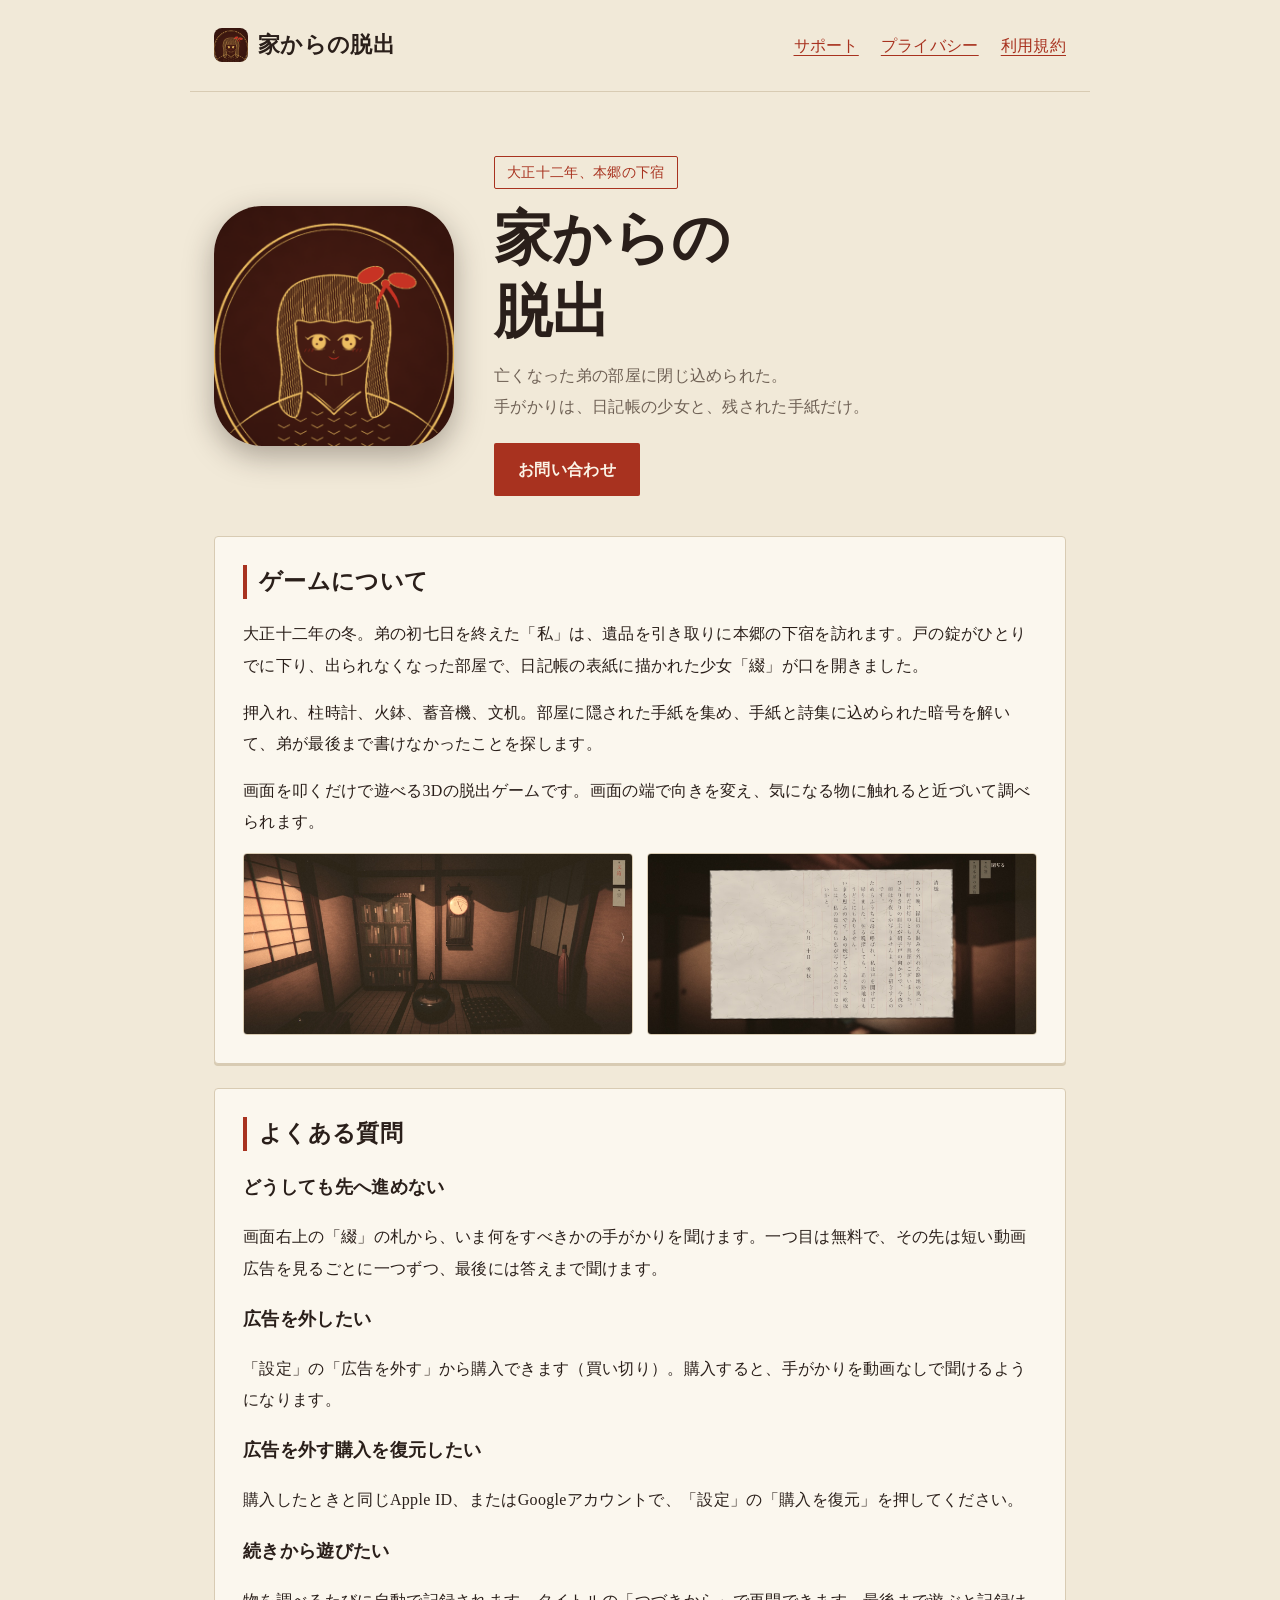
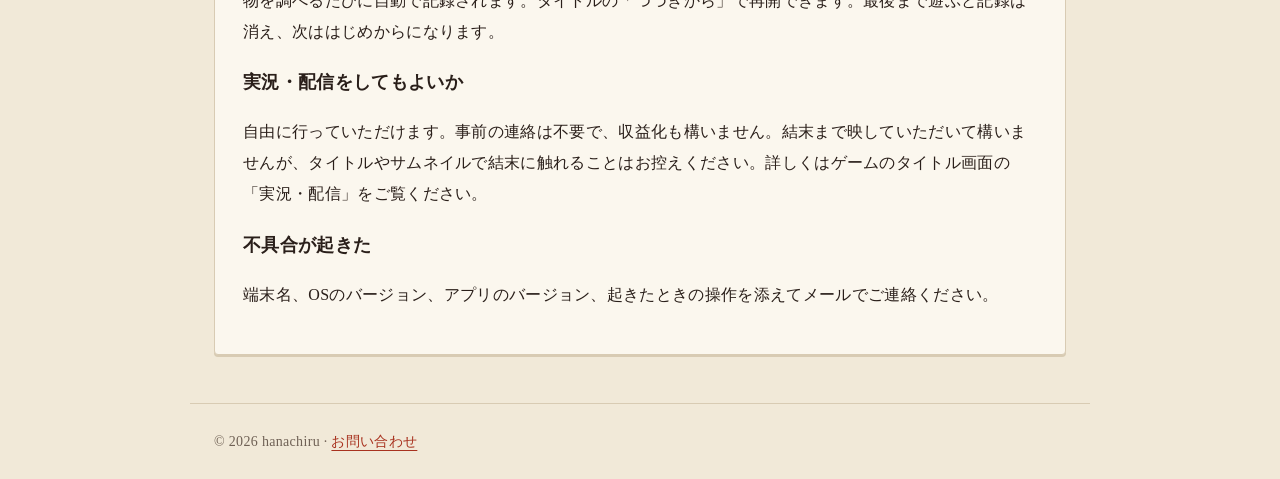
==== index.html @ b053cd4d "家からの脱出 サポートサイト(サポート・プライバシーポリシー・利用規約) Co-Authored-By: Claude Opus 5.5 <noreply@anthropic.com>" ====
<!doctype html>
<html lang="ja">
<head>
<meta charset="utf-8">
<meta name="viewport" content="width=device-width, initial-scale=1">
<title>サポート | 家からの脱出</title>
<meta name="description" content="大正十二年、本郷の下宿を舞台にした3D脱出ゲーム「家からの脱出」のサポートサイト">
<link rel="icon" href="assets/icon.png">
<link rel="stylesheet" href="style.css">
</head>
<body>
<header>
<a class="brand" href="index.html"><img src="assets/icon.png" alt="" width="34" height="34">家からの脱出</a>
<nav aria-label="サイトメニュー"><a href="index.html">サポート</a><a href="privacy.html">プライバシー</a><a href="terms.html">利用規約</a></nav>
</header>
<main>
<section class="hero">
<img src="assets/icon.png" alt="日記帳の表紙に箔押しされた少女「綴」" width="240" height="240">
<div>
<span class="badge">大正十二年、本郷の下宿</span>
<h1>家からの<br>脱出</h1>
<p>亡くなった弟の部屋に閉じ込められた。<br>手がかりは、日記帳の少女と、残された手紙だけ。</p>
<a class="button" href="mailto:hanachiru.apps@gmail.com?subject=家からの脱出のお問い合わせ">お問い合わせ</a>
</div>
</section>

<section class="card">
<h2>ゲームについて</h2>
<p>大正十二年の冬。弟の初七日を終えた「私」は、遺品を引き取りに本郷の下宿を訪れます。戸の錠がひとりでに下り、出られなくなった部屋で、日記帳の表紙に描かれた少女「綴」が口を開きました。</p>
<p>押入れ、柱時計、火鉢、蓄音機、文机。部屋に隠された手紙を集め、手紙と詩集に込められた暗号を解いて、弟が最後まで書けなかったことを探します。</p>
<p>画面を叩くだけで遊べる3Dの脱出ゲームです。画面の端で向きを変え、気になる物に触れると近づいて調べられます。</p>
<div class="shots">
<img src="assets/room.jpg" alt="薄暗い六畳の部屋。本棚と柱時計、火鉢" loading="lazy">
<img src="assets/letter.jpg" alt="縦書きの手紙の画面" loading="lazy">
</div>
</section>

<section class="card">
<h2>よくある質問</h2>
<h3>どうしても先へ進めない</h3>
<p>画面右上の「綴」の札から、いま何をすべきかの手がかりを聞けます。一つ目は無料で、その先は短い動画広告を見るごとに一つずつ、最後には答えまで聞けます。</p>
<h3>広告を外したい</h3>
<p>「設定」の「広告を外す」から購入できます（買い切り）。購入すると、手がかりを動画なしで聞けるようになります。</p>
<h3>広告を外す購入を復元したい</h3>
<p>購入したときと同じApple ID、またはGoogleアカウントで、「設定」の「購入を復元」を押してください。</p>
<h3>続きから遊びたい</h3>
<p>物を調べるたびに自動で記録されます。タイトルの「つづきから」で再開できます。最後まで遊ぶと記録は消え、次ははじめからになります。</p>
<h3>実況・配信をしてもよいか</h3>
<p>自由に行っていただけます。事前の連絡は不要で、収益化も構いません。結末まで映していただいて構いませんが、タイトルやサムネイルで結末に触れることはお控えください。詳しくはゲームのタイトル画面の「実況・配信」をご覧ください。</p>
<h3>不具合が起きた</h3>
<p>端末名、OSのバージョン、アプリのバージョン、起きたときの操作を添えてメールでご連絡ください。</p>
</section>
</main>
<footer>© 2026 hanachiru · <a href="mailto:hanachiru.apps@gmail.com">お問い合わせ</a></footer>
</body>
</html>
---- style.css ----
*{box-sizing:border-box}
:root{--paper:#f1e9d8;--card:#fbf7ee;--ink:#2a1f1a;--faint:#6f6155;--vermilion:#a8321f;--line:#d8cbb3}
body{margin:0;color:var(--ink);background:var(--paper);font-family:"Hiragino Mincho ProN","Yu Mincho","YuMincho","Noto Serif JP",serif;line-height:1.95;letter-spacing:.02em}
header,main,footer{max-width:900px;margin:auto;padding:24px}
header{display:flex;align-items:center;justify-content:space-between;gap:20px;flex-wrap:wrap;border-bottom:1px solid var(--line)}
a{color:var(--vermilion);text-underline-offset:4px}
nav{display:flex;gap:22px;flex-wrap:wrap}
.brand{font-weight:700;font-size:22px;text-decoration:none;color:var(--ink);display:flex;align-items:center;gap:10px}
.brand img{width:34px;height:34px;border-radius:8px}
.hero{display:flex;gap:40px;align-items:center;padding:40px 0 16px}
.hero img{width:240px;height:240px;border-radius:48px;box-shadow:0 10px 30px rgba(42,31,26,.35)}
.hero h1{font-size:clamp(34px,6.5vw,58px);line-height:1.25;margin:0 0 12px;font-weight:700}
.hero p{margin:0 0 20px;color:var(--faint)}
.badge{display:inline-block;border:1px solid var(--vermilion);color:var(--vermilion);padding:2px 12px;border-radius:2px;font-size:14px;margin-bottom:14px}
.card{background:var(--card);border:1px solid var(--line);border-radius:4px;padding:28px;margin:24px 0;box-shadow:0 2px 0 var(--line)}
.shots{display:grid;grid-template-columns:1fr 1fr;gap:14px;margin:8px 0 0}
.shots img{width:100%;border-radius:4px;border:1px solid var(--line)}
h2{font-size:23px;line-height:1.5;margin-top:0;border-left:4px solid var(--vermilion);padding-left:12px}
h3{font-size:18px;margin-bottom:4px}
p,li{overflow-wrap:anywhere}
.button{display:inline-block;border-radius:2px;background:var(--vermilion);color:#fbf3e6;text-decoration:none;padding:11px 24px;font-weight:700}
footer{color:var(--faint);font-size:14px;border-top:1px solid var(--line)}
a:focus-visible{outline:3px solid var(--vermilion);outline-offset:5px}
@media(max-width:650px){.hero{flex-direction:column;align-items:flex-start;gap:28px}.hero img{width:170px;height:170px;border-radius:34px}header,main,footer{padding:20px}.card{padding:20px}.shots{grid-template-columns:1fr}}
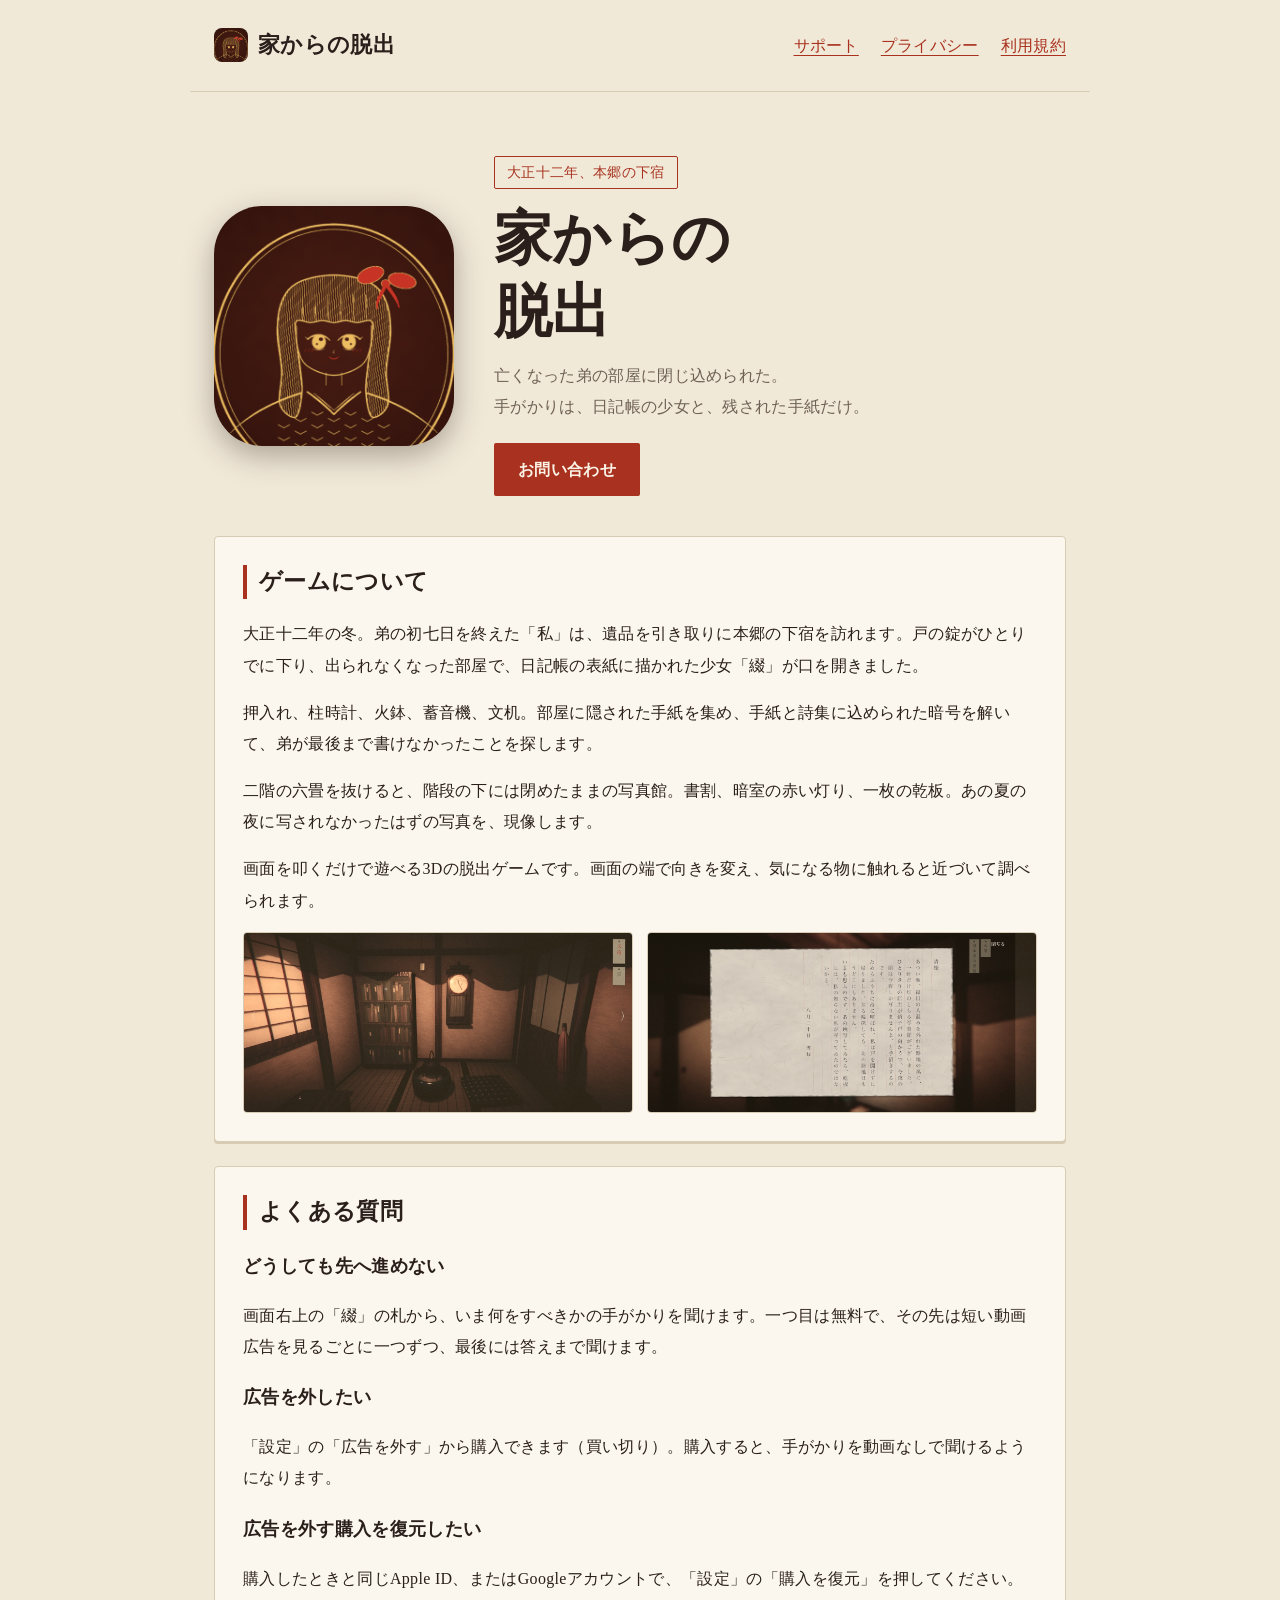
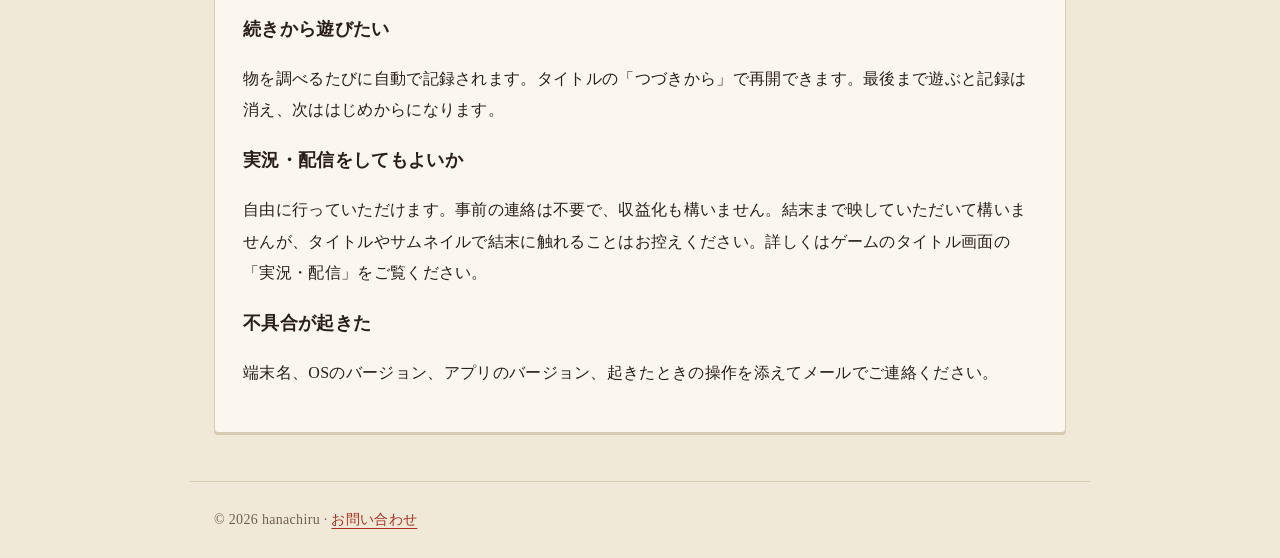
==== commit 35a65885: "階下の写真館の紹介を追加 Co-Authored-By: Claude Opus 5.5 <noreply@anthropic.com>" ====
--- a/index.html
+++ b/index.html
@@ -28,6 +28,7 @@
 <h2>ゲームについて</h2>
 <p>大正十二年の冬。弟の初七日を終えた「私」は、遺品を引き取りに本郷の下宿を訪れます。戸の錠がひとりでに下り、出られなくなった部屋で、日記帳の表紙に描かれた少女「綴」が口を開きました。</p>
 <p>押入れ、柱時計、火鉢、蓄音機、文机。部屋に隠された手紙を集め、手紙と詩集に込められた暗号を解いて、弟が最後まで書けなかったことを探します。</p>
+<p>二階の六畳を抜けると、階段の下には閉めたままの写真館。書割、暗室の赤い灯り、一枚の乾板。あの夏の夜に写されなかったはずの写真を、現像します。</p>
 <p>画面を叩くだけで遊べる3Dの脱出ゲームです。画面の端で向きを変え、気になる物に触れると近づいて調べられます。</p>
 <div class="shots">
 <img src="assets/room.jpg" alt="薄暗い六畳の部屋。本棚と柱時計、火鉢" loading="lazy">
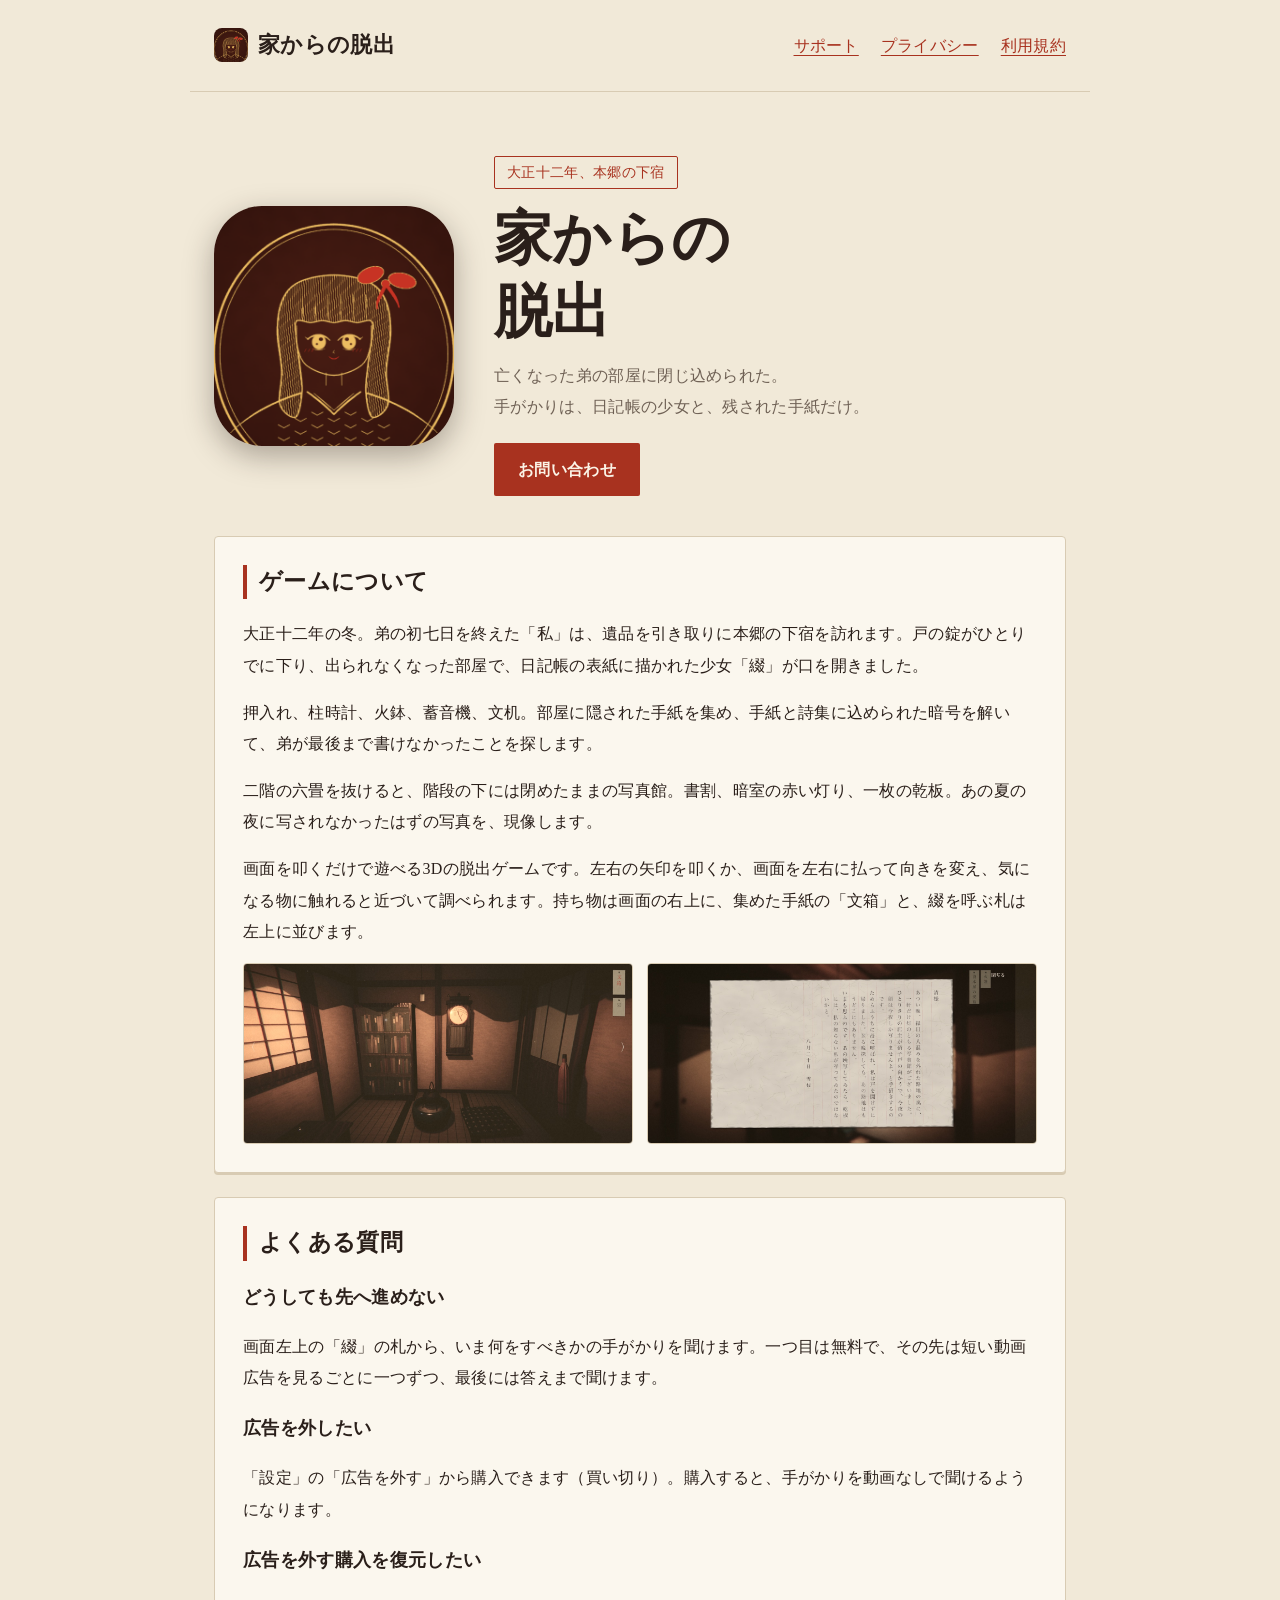
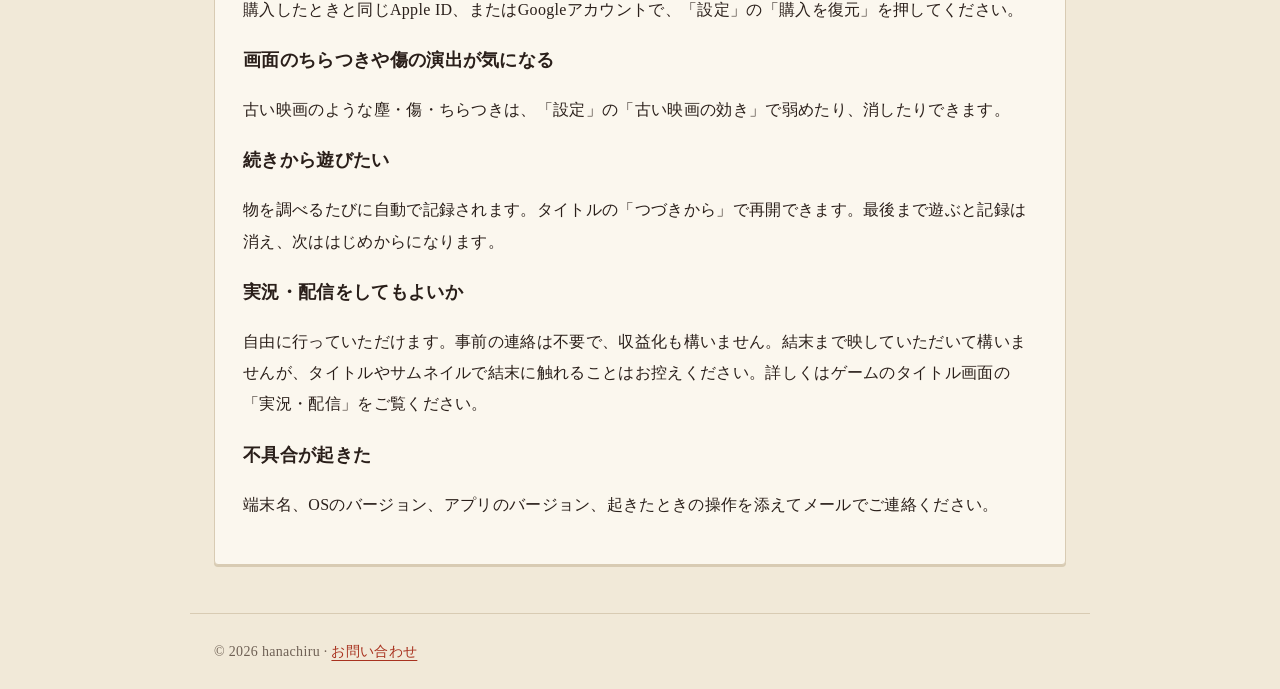
==== commit f68513bb: "サポートの操作説明を新しい札の配置に合はせ、利用規約に禁止事項・免責・変更・準拠法を足す Co-Authored-By: Claude Opus 5.5 <noreply@anthropic.com>" ====
--- a/index.html
+++ b/index.html
@@ -29,7 +29,7 @@
 <p>大正十二年の冬。弟の初七日を終えた「私」は、遺品を引き取りに本郷の下宿を訪れます。戸の錠がひとりでに下り、出られなくなった部屋で、日記帳の表紙に描かれた少女「綴」が口を開きました。</p>
 <p>押入れ、柱時計、火鉢、蓄音機、文机。部屋に隠された手紙を集め、手紙と詩集に込められた暗号を解いて、弟が最後まで書けなかったことを探します。</p>
 <p>二階の六畳を抜けると、階段の下には閉めたままの写真館。書割、暗室の赤い灯り、一枚の乾板。あの夏の夜に写されなかったはずの写真を、現像します。</p>
-<p>画面を叩くだけで遊べる3Dの脱出ゲームです。画面の端で向きを変え、気になる物に触れると近づいて調べられます。</p>
+<p>画面を叩くだけで遊べる3Dの脱出ゲームです。左右の矢印を叩くか、画面を左右に払って向きを変え、気になる物に触れると近づいて調べられます。持ち物は画面の右上に、集めた手紙の「文箱」と、綴を呼ぶ札は左上に並びます。</p>
 <div class="shots">
 <img src="assets/room.jpg" alt="薄暗い六畳の部屋。本棚と柱時計、火鉢" loading="lazy">
 <img src="assets/letter.jpg" alt="縦書きの手紙の画面" loading="lazy">
@@ -39,11 +39,13 @@
 <section class="card">
 <h2>よくある質問</h2>
 <h3>どうしても先へ進めない</h3>
-<p>画面右上の「綴」の札から、いま何をすべきかの手がかりを聞けます。一つ目は無料で、その先は短い動画広告を見るごとに一つずつ、最後には答えまで聞けます。</p>
+<p>画面左上の「綴」の札から、いま何をすべきかの手がかりを聞けます。一つ目は無料で、その先は短い動画広告を見るごとに一つずつ、最後には答えまで聞けます。</p>
 <h3>広告を外したい</h3>
 <p>「設定」の「広告を外す」から購入できます（買い切り）。購入すると、手がかりを動画なしで聞けるようになります。</p>
 <h3>広告を外す購入を復元したい</h3>
 <p>購入したときと同じApple ID、またはGoogleアカウントで、「設定」の「購入を復元」を押してください。</p>
+<h3>画面のちらつきや傷の演出が気になる</h3>
+<p>古い映画のような塵・傷・ちらつきは、「設定」の「古い映画の効き」で弱めたり、消したりできます。</p>
 <h3>続きから遊びたい</h3>
 <p>物を調べるたびに自動で記録されます。タイトルの「つづきから」で再開できます。最後まで遊ぶと記録は消え、次ははじめからになります。</p>
 <h3>実況・配信をしてもよいか</h3>
